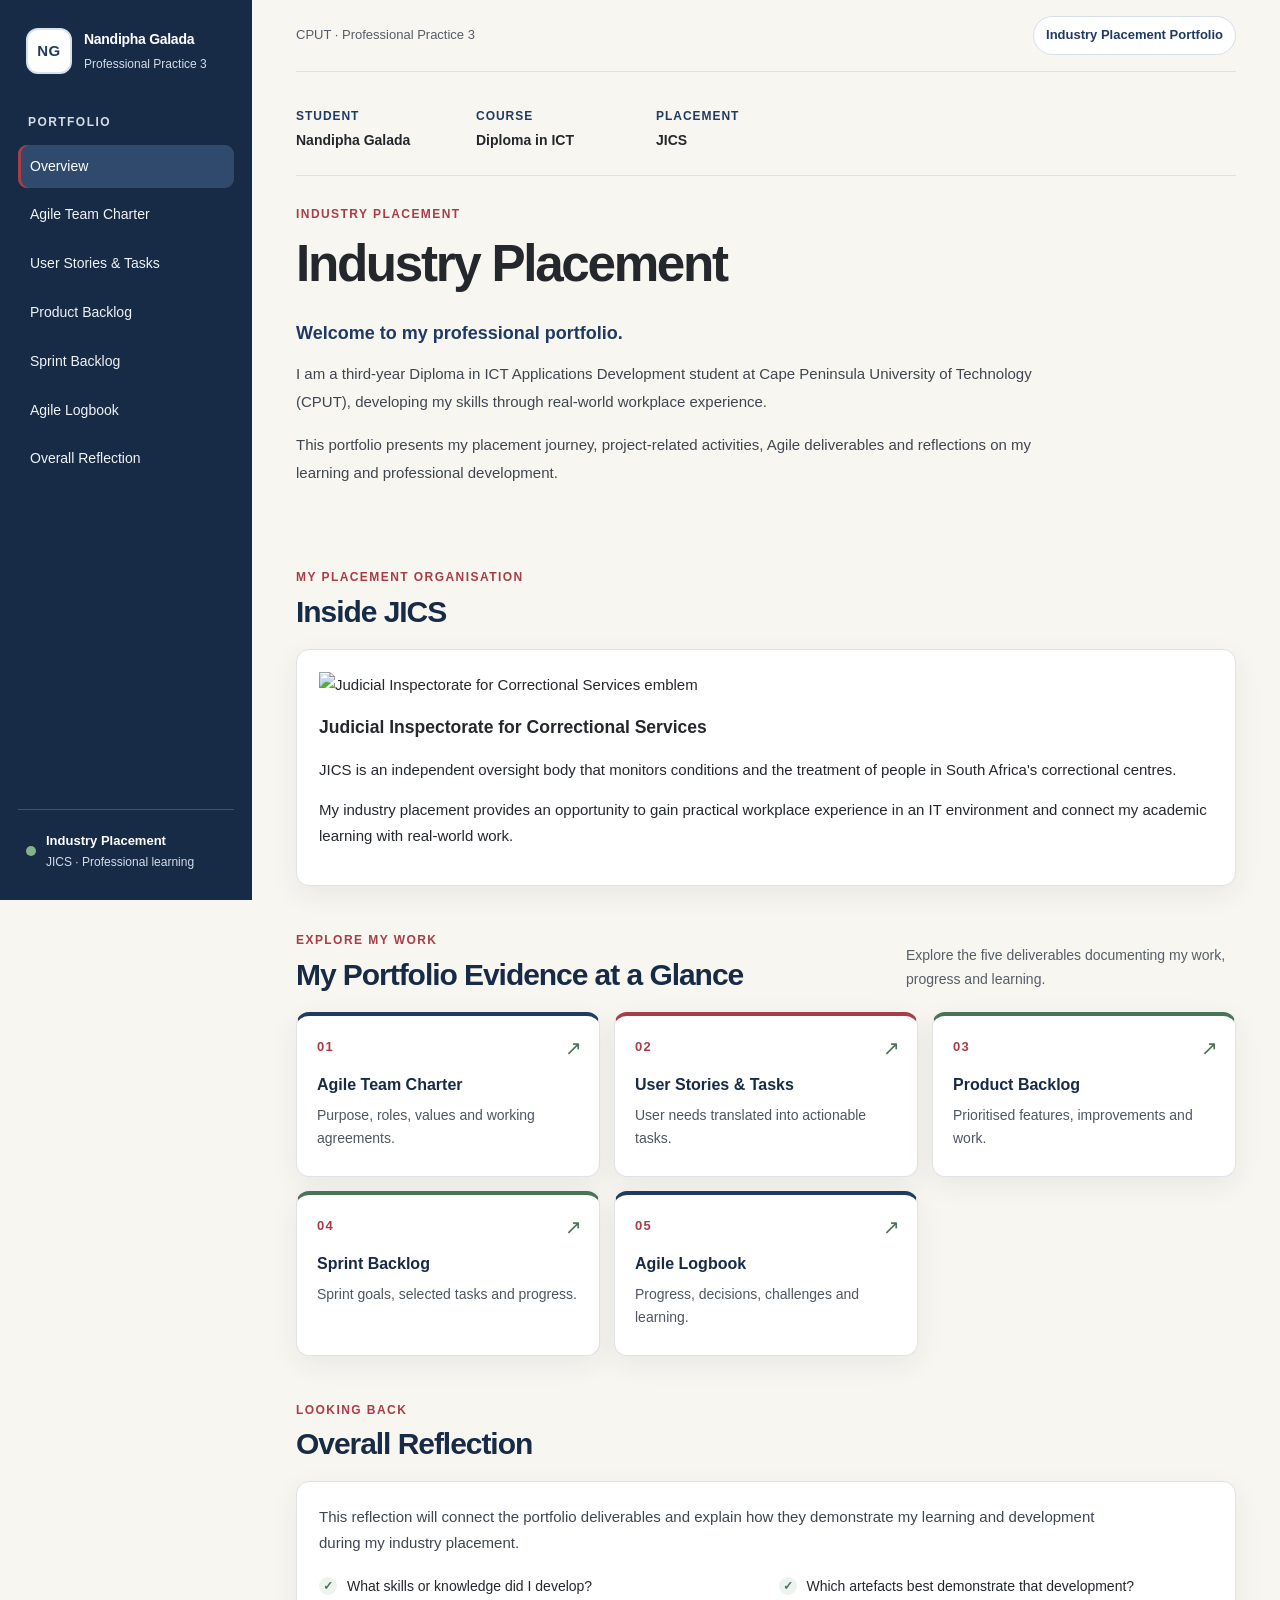
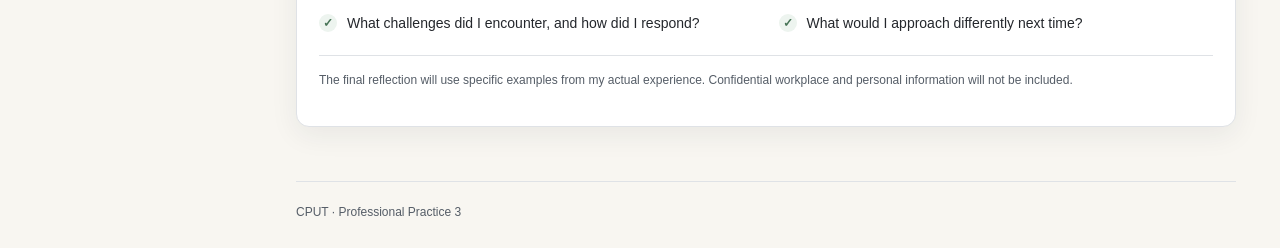
==== index.html @ f7ff3d15 "Update index.html" ====
<!DOCTYPE html>
<html lang="en">
<head>
  <meta charset="UTF-8">
  <meta name="viewport" content="width=device-width, initial-scale=1.0">
  <meta name="description" content="Nandipha Galada's Professional Practice 3 industry placement portfolio.">
  <title>Nandipha Galada | Industry Placement</title>
  <link rel="stylesheet" href="style.css">
</head>

<body>
  <button class="menu-toggle" id="menuToggle"
    aria-label="Toggle navigation" aria-expanded="false">☰</button>

  <aside class="sidebar" id="sidebar">
    <a class="brand" href="index.html" aria-label="Portfolio home">
      <span class="brand-mark">NG</span>
      <span>
        <strong>Nandipha Galada</strong>
        <small>Professional Practice 3</small>
      </span>
    </a>

    <p class="nav-label">PORTFOLIO</p>

    <nav>
      <a class="nav-link active" href="index.html">Overview</a>
      <a class="nav-link" href="team-charter.html">Agile Team Charter</a>
      <a class="nav-link" href="user-stories.html">User Stories &amp; Tasks</a>
      <a class="nav-link" href="product-backlog.html">Product Backlog</a>
      <a class="nav-link" href="sprint-backlog.html">Sprint Backlog</a>
      <a class="nav-link" href="agile-logbook.html">Agile Logbook</a>
      <a class="nav-link" href="#reflection">Overall Reflection</a>
    </nav>

    <div class="sidebar-note">
      <span class="note-dot"></span>
      <div>
        <strong>Industry Placement</strong>
        <small>JICS · Professional learning</small>
      </div>
    </div>
  </aside>

  <main class="main-content" id="home">
    <header class="topbar">
      <span>CPUT · Professional Practice 3</span>
      <span class="topbar-tag">Industry Placement Portfolio</span>
    </header>

    <!-- Introduction -->
    <section class="hero">
      <div class="hero-meta">
        <div>
          <small>STUDENT</small>
          <strong>Nandipha Galada</strong>
        </div>

        <div>
          <small>COURSE</small>
          <strong>Diploma in ICT</strong>
        </div>

        <div>
          <small>PLACEMENT</small>
          <strong>JICS</strong>
        </div>
      </div>

      <div class="hero-background">
        <div class="hero-content">
          <p class="eyebrow">INDUSTRY PLACEMENT</p>
          <h1>Industry Placement</h1>

          <p class="hero-greeting">
            Welcome to my professional portfolio.
          </p>

          <p class="hero-copy">
            I am a third-year Diploma in ICT Applications Development
            student at Cape Peninsula University of Technology (CPUT),
            developing my skills through real-world workplace experience.
          </p>

          <p class="hero-copy">
            This portfolio presents my placement journey, project-related
            activities, Agile deliverables and reflections on my learning
            and professional development.
          </p>
        </div>
      </div>
    </section>

    <!-- About the placement organisation -->
    <section class="section-block" id="inside-jics">
      <div class="section-heading">
        <div>
          <p class="eyebrow">MY PLACEMENT ORGANISATION</p>
          <h2>Inside JICS</h2>
        </div>
      </div>

      <article class="panel jics-panel">
        <div class="jics-emblem">
          <img
            src="jics-emblem.jpg"
            alt="Judicial Inspectorate for Correctional Services emblem"
          >
        </div>

        <div class="jics-information">
          <h3>Judicial Inspectorate for Correctional Services</h3>

          <p>
            JICS is an independent oversight body that monitors conditions
            and the treatment of people in South Africa's correctional
            centres.
          </p>

          <p>
            My industry placement provides an opportunity to gain practical
            workplace experience in an IT environment and connect my
            academic learning with real-world work.
          </p>
        </div>
      </article>
    </section>

    <!-- Portfolio evidence -->
    <section class="section-block" id="portfolio-evidence">
      <div class="section-heading">
        <div>
          <p class="eyebrow">EXPLORE MY WORK</p>
          <h2>My Portfolio Evidence at a Glance</h2>
        </div>

        <p class="muted">
          Explore the five deliverables documenting my work, progress
          and learning.
        </p>
      </div>

      <div class="summary-grid">
        <a class="summary-card card-navy" href="team-charter.html">
          <span class="card-number">01</span>
          <span class="card-title">Agile Team Charter</span>
          <span class="card-desc">
            Purpose, roles, values and working agreements.
          </span>
          <span class="card-arrow">↗</span>
        </a>

        <a class="summary-card card-burgundy" href="user-stories.html">
          <span class="card-number">02</span>
          <span class="card-title">User Stories &amp; Tasks</span>
          <span class="card-desc">
            User needs translated into actionable tasks.
          </span>
          <span class="card-arrow">↗</span>
        </a>

        <a class="summary-card card-green" href="product-backlog.html">
          <span class="card-number">03</span>
          <span class="card-title">Product Backlog</span>
          <span class="card-desc">
            Prioritised features, improvements and work.
          </span>
          <span class="card-arrow">↗</span>
        </a>

        <a class="summary-card card-green" href="sprint-backlog.html">
          <span class="card-number">04</span>
          <span class="card-title">Sprint Backlog</span>
          <span class="card-desc">
            Sprint goals, selected tasks and progress.
          </span>
          <span class="card-arrow">↗</span>
        </a>

        <a class="summary-card card-navy" href="agile-logbook.html">
          <span class="card-number">05</span>
          <span class="card-title">Agile Logbook</span>
          <span class="card-desc">
            Progress, decisions, challenges and learning.
          </span>
          <span class="card-arrow">↗</span>
        </a>
      </div>
    </section>

    <!-- Overall reflection -->
    <section class="section-block" id="reflection">
      <div class="section-heading">
        <div>
          <p class="eyebrow">LOOKING BACK</p>
          <h2>Overall Reflection</h2>
        </div>
      </div>

      <div class="panel overall-panel">
        <p class="section-intro">
          This reflection will connect the portfolio deliverables and explain
          how they demonstrate my learning and development during my industry
          placement.
        </p>

        <ul class="reflection-checklist">
          <li>What skills or knowledge did I develop?</li>
          <li>Which artefacts best demonstrate that development?</li>
          <li>What challenges did I encounter, and how did I respond?</li>
          <li>What would I approach differently next time?</li>
        </ul>

        <p class="small-note">
          The final reflection will use specific examples from my actual
          experience. Confidential workplace and personal information
          will not be included.
        </p>
      </div>
    </section>

    <footer class="footer">
      <span>CPUT · Professional Practice 3</span>
    </footer>
  </main>

  <script src="script.js"></script>
</body>
</html>
---- style.css ----
:root {
  --navy: #203B62;
  --navy-dark: #172B47;
  --burgundy: #A83D48;
  --green: #477456;
  --cream: #F8F6F1;
  --paper: #FFFFFF;
  --ink: #24272C;
  --muted: #555D67;
  --line: #DFE2E6;
  --soft-blue: #EDF2F8;
  --soft-red: #F8ECEC;
  --soft-green: #EDF4EF;
  --shadow: 0 8px 28px rgba(28, 43, 62, .07);
}

* {
  box-sizing: border-box;
}

html {
  scroll-behavior: smooth;
  scroll-padding-top: 24px;
}

body {
  margin: 0;
  background: var(--cream);
  color: var(--ink);
  font-family: Inter, "Segoe UI", Arial, sans-serif;
  font-size: 15px;
  line-height: 1.7;
}

a {
  color: inherit;
  text-decoration: none;
}

/* SIDEBAR */

.sidebar {
  width: 252px;
  position: fixed;
  inset: 0 auto 0 0;
  background: var(--navy-dark);
  color: #FFFFFF;
  padding: 28px 18px;
  display: flex;
  flex-direction: column;
  z-index: 10;
  overflow-y: auto;
}

.brand {
  display: flex;
  align-items: center;
  gap: 12px;
  padding: 0 8px 30px;
}

.brand-mark {
  display: grid;
  place-items: center;
  width: 46px;
  height: 46px;
  flex-shrink: 0;
  border-radius: 12px;
  background: #FFFFFF;
  color: var(--navy);
  border: 2px solid #D7E2EE;
  font-size: 15px;
  font-weight: 800;
  letter-spacing: .04em;
  transition: transform .2s ease;
}

.brand:hover .brand-mark {
  transform: rotate(-4deg) scale(1.05);
}

.brand strong,
.brand small {
  display: block;
}

.brand strong {
  font-size: 14px;
  letter-spacing: -.02em;
}

.brand small {
  color: #D4DCE7;
  font-size: 12px;
  margin-top: 2px;
}

.nav-label,
.eyebrow {
  font-size: 12px;
  font-weight: 800;
  letter-spacing: .12em;
}

.nav-label {
  color: #D4DCE7;
  margin: 8px 10px 12px;
}

.sidebar nav {
  display: grid;
  gap: 5px;
}

.nav-link {
  padding: 10px 12px;
  border-radius: 9px;
  font-size: 14px;
  color: #F0F3F7;
  transition: background .2s ease, transform .2s ease;
}

.nav-link:hover {
  background: #304A6D;
  color: #FFFFFF;
  transform: translateX(3px);
}

.nav-link.active {
  background: #304A6D;
  color: #FFFFFF;
  box-shadow: inset 3px 0 var(--burgundy);
}

.sidebar-note {
  margin-top: auto;
  display: flex;
  align-items: center;
  gap: 10px;
  border-top: 1px solid #43536B;
  padding: 20px 8px 0;
}

.note-dot {
  width: 10px;
  height: 10px;
  flex-shrink: 0;
  background: #83B28E;
  border-radius: 50%;
}

.sidebar-note strong,
.sidebar-note small {
  display: block;
}

.sidebar-note strong {
  font-size: 13px;
}

.sidebar-note small {
  font-size: 12px;
  color: #D4DCE7;
}

/* MAIN CONTENT */

.main-content {
  margin-left: 252px;
  max-width: 1600px;
  padding: 0 44px;
}

.topbar {
  min-height: 72px;
  display: flex;
  align-items: center;
  justify-content: space-between;
  gap: 16px;
  border-bottom: 1px solid var(--line);
  color: var(--muted);
  font-size: 13px;
}

.topbar-tag {
  border: 1px solid #D8DEE7;
  border-radius: 99px;
  padding: 7px 12px;
  color: var(--navy);
  background: #FFFFFF;
  font-weight: 650;
}

/* INTRODUCTION */

.hero {
  padding: 34px 0 28px;
}

.hero-meta {
  display: flex;
  flex-wrap: wrap;
  gap: 20px 30px;
  padding: 0 0 24px;
  margin-bottom: 28px;
  border-bottom: 1px solid var(--line);
}

.hero-meta > div {
  min-width: 150px;
  max-width: 100%;
}

.hero-meta small,
.hero-meta strong {
  display: block;
}

.hero-meta small {
  color: var(--navy);
  font-size: 12px;
  font-weight: 800;
  letter-spacing: .08em;
  margin-bottom: 4px;
}

.hero-meta strong {
  font-size: 14px;
  line-height: 1.5;
  font-weight: 650;
}

.eyebrow {
  color: var(--burgundy);
  margin: 0 0 10px;
}

h1 {
  font-size: clamp(36px, 4vw, 54px);
  line-height: 1.15;
  letter-spacing: -.045em;
  max-width: 800px;
  margin: 0 0 24px;
  font-weight: 800;
}

h1 span {
  color: var(--navy);
}

.hero-layout {
  display: grid;
  grid-template-columns: minmax(0, 1.2fr) minmax(250px, .8fr);
  align-items: start;
  gap: 30px;
}

.hero-text {
  min-width: 0;
}

.hero-greeting {
  font-size: 18px;
  font-weight: 750;
  color: var(--navy);
  margin: 0 0 12px;
}

.hero-copy {
  color: #3F4650;
  max-width: 760px;
  font-size: 15px;
  line-height: 1.85;
  margin: 0 0 15px;
}

.hero-photo {
  margin: 0;
  padding: 8px;
  background: var(--paper);
  border: 1px solid var(--line);
  border-radius: 17px;
  box-shadow: var(--shadow);
  overflow: hidden;
}

.hero-photo img {
  display: block;
  width: 100%;
  height: 390px;
  object-fit: cover;
  object-position: center 48%;
  border-radius: 11px;
}

.hero-photo figcaption {
  color: var(--muted);
  font-size: 12px;
  text-align: center;
  padding: 10px 5px 3px;
}

/* SECTION HEADINGS */

.section-block {
  padding: 38px 0 6px;
}

.section-heading {
  display: flex;
  justify-content: space-between;
  align-items: flex-end;
  gap: 20px;
  margin-bottom: 18px;
}

.section-heading .eyebrow {
  margin-bottom: 4px;
}

h2 {
  font-size: clamp(24px, 2.5vw, 30px);
  letter-spacing: -.035em;
  line-height: 1.3;
  margin: 0;
  color: var(--navy-dark);
}

h3 {
  line-height: 1.4;
}

.muted {
  color: var(--muted);
  font-size: 14px;
  max-width: 330px;
  margin: 0 0 2px;
}

/* PORTFOLIO CARDS */

.summary-grid {
  display: grid;
  grid-template-columns: repeat(3, minmax(0, 1fr));
  gap: 14px;
}

.summary-card {
  position: relative;
  min-height: 165px;
  display: flex;
  flex-direction: column;
  padding: 20px;
  border: 1px solid var(--line);
  border-top: 4px solid var(--navy);
  border-radius: 13px;
  background: var(--paper);
  box-shadow: var(--shadow);
  transition: transform .22s ease, box-shadow .22s ease;
}

.card-burgundy {
  border-top-color: var(--burgundy);
}

.card-green {
  border-top-color: var(--green);
}

.card-navy {
  border-top-color: var(--navy);
}

.summary-card:hover {
  transform: translateY(-4px);
  box-shadow: 0 13px 30px rgba(28, 43, 62, .12);
}

.summary-card:focus-visible,
.nav-link:focus-visible,
.brand:focus-visible {
  outline: 3px solid var(--burgundy);
  outline-offset: 4px;
}

.card-number {
  color: var(--burgundy);
  font-size: 13px;
  font-weight: 800;
  letter-spacing: .1em;
  margin-bottom: 13px;
}

.card-title {
  font-size: 16px;
  font-weight: 750;
  margin-bottom: 6px;
  padding-right: 18px;
  color: var(--navy-dark);
}

.card-desc {
  color: #4F5660;
  font-size: 14px;
  line-height: 1.65;
}

.card-arrow {
  position: absolute;
  right: 17px;
  top: 15px;
  color: var(--green);
  font-size: 20px;
  transition: transform .2s ease;
}

.summary-card:hover .card-arrow {
  transform: translate(2px, -2px);
}

/* STATUS AND PANELS */

.status-pill {
  flex: 0 0 auto;
  color: var(--burgundy);
  background: var(--soft-red);
  border: 1px solid #E8CDD0;
  border-radius: 99px;
  padding: 6px 12px;
  font-size: 12px;
  font-weight: 700;
}

.panel {
  background: var(--paper);
  border: 1px solid var(--line);
  border-radius: 13px;
  padding: 22px;
  min-width: 0;
  box-shadow: var(--shadow);
}

.overall-panel {
  min-height: 0;
}

.section-intro {
  color: #3F4650;
  font-size: 15px;
  margin: 0 0 18px;
  max-width: 800px;
}

.reflection-checklist {
  display: grid;
  grid-template-columns: 1fr 1fr;
  gap: 14px 25px;
  list-style: none;
  padding: 0;
  margin: 20px 0;
}

.reflection-checklist li {
  position: relative;
  padding-left: 28px;
  font-size: 14px;
  line-height: 1.65;
}

.reflection-checklist li::before {
  content: "✓";
  position: absolute;
  left: 0;
  top: 2px;
  display: grid;
  place-items: center;
  width: 18px;
  height: 18px;
  background: var(--soft-green);
  color: var(--green);
  border-radius: 50%;
  font-size: 12px;
  font-weight: 800;
}

.small-note {
  border-top: 1px solid var(--line);
  padding-top: 14px;
  font-size: 12px;
  line-height: 1.8;
  color: var(--muted);
}

/* FOOTER */

.footer {
  margin-top: 48px;
  padding: 20px 0 26px;
  border-top: 1px solid var(--line);
  display: flex;
  justify-content: space-between;
  gap: 12px;
  color: var(--muted);
  font-size: 12px;
}

/* MOBILE MENU */

.menu-toggle {
  display: none;
}

/* TABLET */

@media (max-width: 1100px) {
  .main-content {
    padding: 0 28px;
  }

  .hero-layout {
    grid-template-columns: minmax(0, 1fr) minmax(220px, .75fr);
    gap: 22px;
  }

  .hero-photo img {
    height: 340px;
  }

  .summary-grid {
    grid-template-columns: repeat(2, minmax(0, 1fr));
  }
}

/* MOBILE */

@media (max-width: 760px) {
  .sidebar {
    transform: translateX(-100%);
    transition: transform .25s ease;
    box-shadow: 12px 0 30px rgba(0, 0, 0, .14);
  }

  .sidebar.open {
    transform: translateX(0);
  }

  .main-content {
    margin-left: 0;
    padding: 0 18px;
  }

  .menu-toggle {
    display: grid;
    place-items: center;
    position: fixed;
    z-index: 20;
    top: 15px;
    left: 14px;
    width: 40px;
    height: 40px;
    border: 1px solid var(--line);
    border-radius: 10px;
    background: var(--paper);
    color: var(--navy);
    font-size: 18px;
    cursor: pointer;
  }

  .topbar {
    padding-left: 50px;
    min-height: 68px;
  }

  .topbar-tag {
    display: none;
  }

  .hero {
    padding-top: 28px;
  }

  .hero-meta {
    flex-direction: column;
    gap: 14px;
    margin-bottom: 24px;
  }

  h1 {
    font-size: clamp(34px, 9vw, 44px);
  }

  .hero-layout {
    grid-template-columns: 1fr;
  }

  .hero-photo {
    max-width: 430px;
    width: 100%;
    margin: 5px auto 0;
  }

  .hero-photo img {
    height: auto;
    max-height: 520px;
    aspect-ratio: 4 / 5;
    object-position: center 48%;
  }

  .section-heading {
    align-items: flex-start;
    flex-direction: column;
    gap: 9px;
  }

  .summary-grid {
    grid-template-columns: 1fr;
  }

  .summary-card {
    min-height: 145px;
  }

  .reflection-checklist {
    grid-template-columns: 1fr;
  }

  .footer {
    flex-direction: column;
    gap: 6px;
  }
}

/* REDUCED MOTION ACCESSIBILITY */

@media (prefers-reduced-motion: reduce) {
  *,
  *::before,
  *::after {
    scroll-behavior: auto !important;
    transition-duration: .01ms !important;
    animation-duration: .01ms !important;
    animation-iteration-count: 1 !important;
  }
}
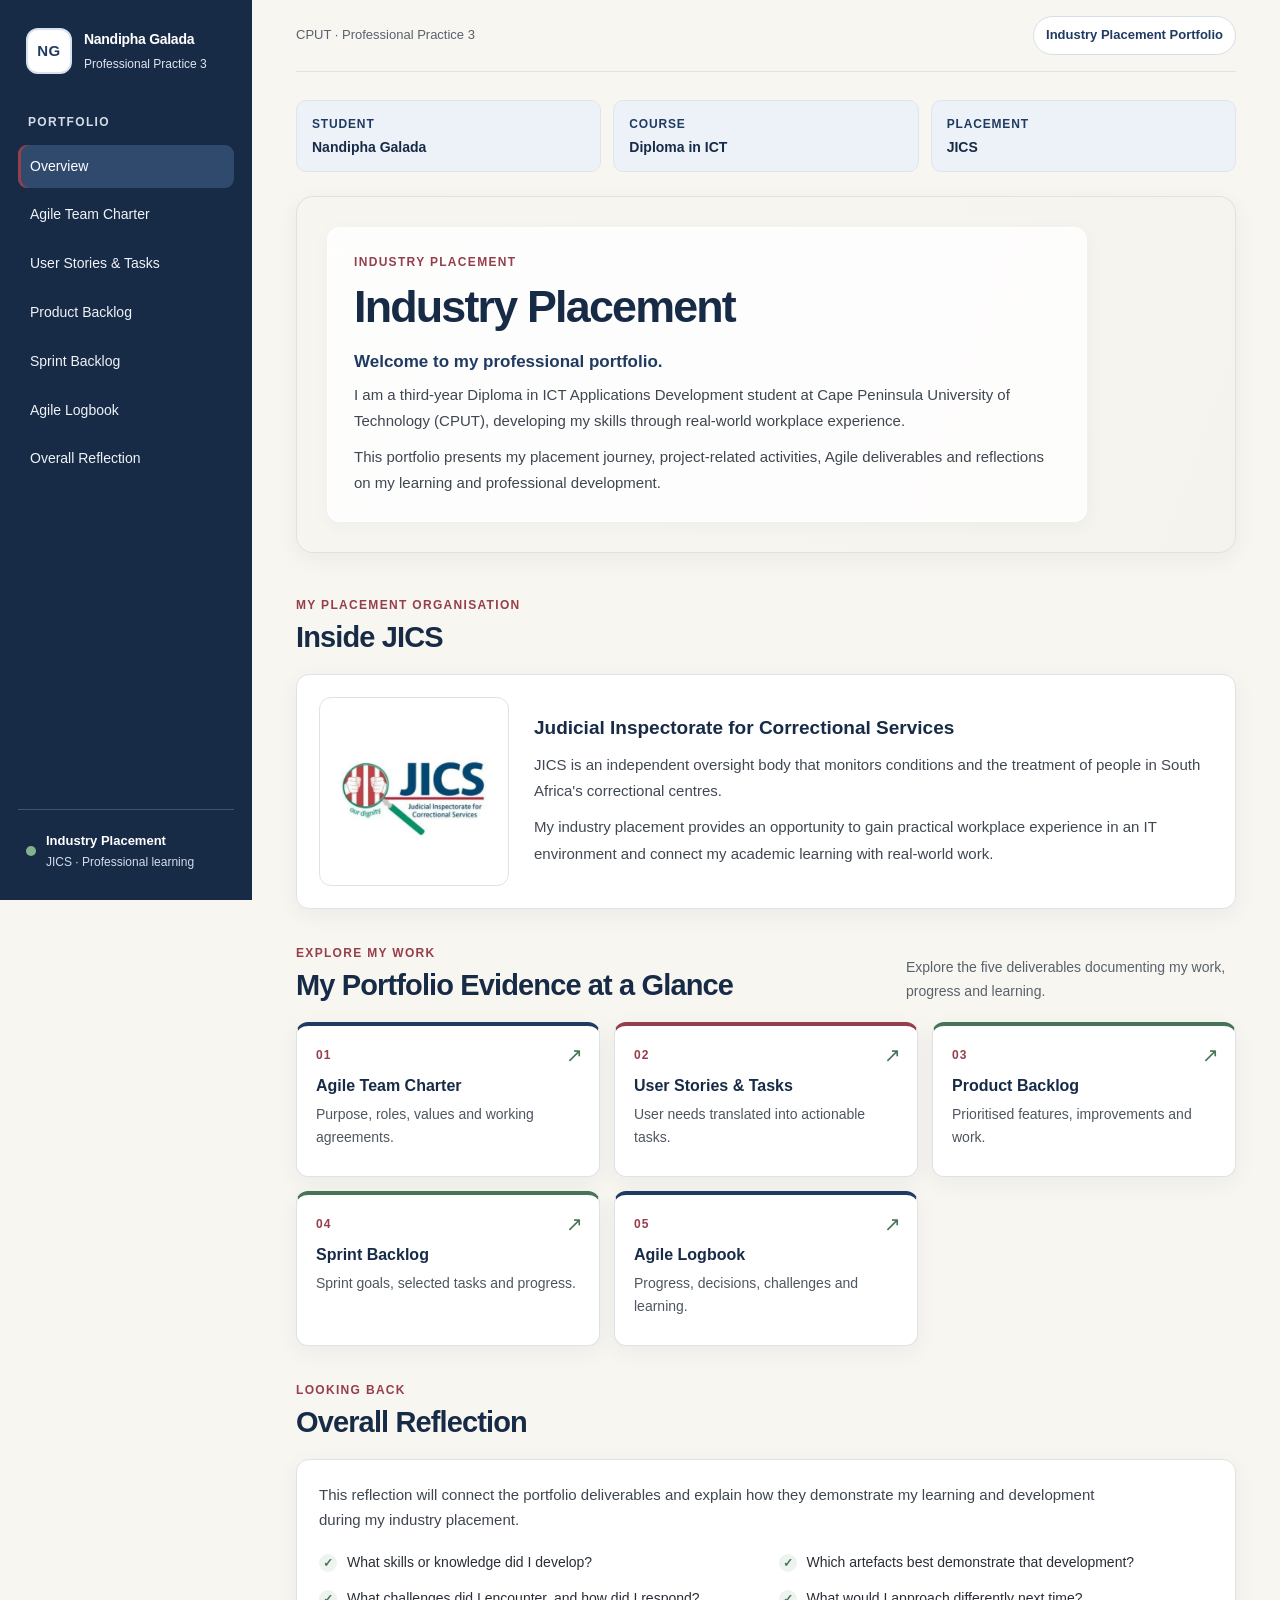
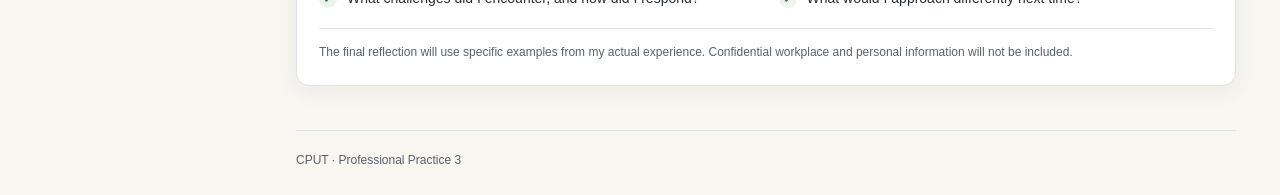
==== commit 236030e1: "Update index.html" ====
--- a/index.html
+++ b/index.html
@@ -104,7 +104,7 @@
       <article class="panel jics-panel">
         <div class="jics-emblem">
           <img
-            src="jics-emblem.jpg"
+            src="JICS-badge.jpg"
             alt="Judicial Inspectorate for Correctional Services emblem"
           >
         </div>
--- a/style.css
+++ b/style.css
@@ -2,17 +2,17 @@
 :root {
   --navy: #203B62;
   --navy-dark: #172B47;
-  --burgundy: #A83D48;
+  --burgundy: #963F4C;
   --green: #477456;
   --cream: #F8F6F1;
   --paper: #FFFFFF;
-  --ink: #24272C;
-  --muted: #555D67;
+  --ink: #292E35;
+  --muted: #59616B;
   --line: #DFE2E6;
   --soft-blue: #EDF2F8;
   --soft-red: #F8ECEC;
   --soft-green: #EDF4EF;
-  --shadow: 0 8px 28px rgba(28, 43, 62, .07);
+  --shadow: 0 6px 22px rgba(28, 43, 62, .055);
 }
 
 * {
@@ -38,6 +38,10 @@
   text-decoration: none;
 }
 
+img {
+  max-width: 100%;
+}
+
 /* SIDEBAR */
 
 .sidebar {
@@ -45,7 +49,7 @@
   position: fixed;
   inset: 0 auto 0 0;
   background: var(--navy-dark);
-  color: #FFFFFF;
+  color: var(--paper);
   padding: 28px 18px;
   display: flex;
   flex-direction: column;
@@ -67,7 +71,7 @@
   height: 46px;
   flex-shrink: 0;
   border-radius: 12px;
-  background: #FFFFFF;
+  background: var(--paper);
   color: var(--navy);
   border: 2px solid #D7E2EE;
   font-size: 15px;
@@ -77,7 +81,7 @@
 }
 
 .brand:hover .brand-mark {
-  transform: rotate(-4deg) scale(1.05);
+  transform: rotate(-4deg) scale(1.04);
 }
 
 .brand strong,
@@ -91,7 +95,7 @@
 }
 
 .brand small {
-  color: #D4DCE7;
+  color: #E0E6EE;
   font-size: 12px;
   margin-top: 2px;
 }
@@ -100,7 +104,7 @@
 .eyebrow {
   font-size: 12px;
   font-weight: 800;
-  letter-spacing: .12em;
+  letter-spacing: .11em;
 }
 
 .nav-label {
@@ -123,13 +127,13 @@
 
 .nav-link:hover {
   background: #304A6D;
-  color: #FFFFFF;
-  transform: translateX(3px);
+  color: var(--paper);
+  transform: translateX(2px);
 }
 
 .nav-link.active {
   background: #304A6D;
-  color: #FFFFFF;
+  color: var(--paper);
   box-shadow: inset 3px 0 var(--burgundy);
 }
 
@@ -188,28 +192,29 @@
   border-radius: 99px;
   padding: 7px 12px;
   color: var(--navy);
-  background: #FFFFFF;
+  background: var(--paper);
   font-weight: 650;
 }
 
 /* INTRODUCTION */
 
 .hero {
-  padding: 34px 0 28px;
+  padding: 28px 0 12px;
 }
 
 .hero-meta {
-  display: flex;
-  flex-wrap: wrap;
-  gap: 20px 30px;
-  padding: 0 0 24px;
-  margin-bottom: 28px;
-  border-bottom: 1px solid var(--line);
+  display: grid;
+  grid-template-columns: repeat(3, minmax(0, 1fr));
+  gap: 12px;
+  margin-bottom: 24px;
 }
 
 .hero-meta > div {
-  min-width: 150px;
-  max-width: 100%;
+  min-width: 0;
+  padding: 13px 15px;
+  border: 1px solid #E0E5EB;
+  border-radius: 10px;
+  background: var(--soft-blue);
 }
 
 .hero-meta small,
@@ -221,90 +226,98 @@
   color: var(--navy);
   font-size: 12px;
   font-weight: 800;
-  letter-spacing: .08em;
-  margin-bottom: 4px;
+  letter-spacing: .07em;
+  margin-bottom: 3px;
 }
 
 .hero-meta strong {
+  color: var(--navy-dark);
   font-size: 14px;
   line-height: 1.5;
   font-weight: 650;
+  overflow-wrap: anywhere;
 }
 
 .eyebrow {
   color: var(--burgundy);
-  margin: 0 0 10px;
+  margin: 0 0 8px;
+}
+
+.hero-background {
+  position: relative;
+  isolation: isolate;
+  min-height: 300px;
+  display: flex;
+  align-items: center;
+  padding: 30px;
+  overflow: hidden;
+  border: 1px solid #E0E2DE;
+  border-radius: 17px;
+  background: #E8EAE5;
+  box-shadow: var(--shadow);
+}
+
+/*
+  Your personal photo can be added later as a background image.
+  Keep the text panel in place so the writing stays readable.
+*/
+
+.hero-background::before {
+  content: "";
+  position: absolute;
+  inset: 0;
+  z-index: -1;
+  background: linear-gradient(
+    110deg,
+    rgba(248, 246, 241, .97) 0%,
+    rgba(248, 246, 241, .91) 62%,
+    rgba(248, 246, 241, .72) 100%
+  );
+}
+
+.hero-content {
+  width: 100%;
+  max-width: 760px;
+  padding: 24px 26px;
+  border: 1px solid rgba(255, 255, 255, .85);
+  border-radius: 13px;
+  background: rgba(255, 255, 255, .82);
+  box-shadow: 0 4px 18px rgba(28, 43, 62, .04);
 }
 
 h1 {
-  font-size: clamp(36px, 4vw, 54px);
-  line-height: 1.15;
-  letter-spacing: -.045em;
-  max-width: 800px;
-  margin: 0 0 24px;
+  color: var(--navy-dark);
+  font-size: clamp(34px, 3.5vw, 48px);
+  line-height: 1.16;
+  letter-spacing: -.04em;
+  margin: 0 0 15px;
   font-weight: 800;
 }
 
-h1 span {
-  color: var(--navy);
-}
-
-.hero-layout {
-  display: grid;
-  grid-template-columns: minmax(0, 1.2fr) minmax(250px, .8fr);
-  align-items: start;
-  gap: 30px;
-}
-
-.hero-text {
-  min-width: 0;
-}
-
 .hero-greeting {
-  font-size: 18px;
+  font-size: 17px;
   font-weight: 750;
   color: var(--navy);
-  margin: 0 0 12px;
+  margin: 0 0 5px;
 }
 
 .hero-copy {
   color: #3F4650;
-  max-width: 760px;
+  max-width: 700px;
   font-size: 15px;
-  line-height: 1.85;
-  margin: 0 0 15px;
-}
-
-.hero-photo {
-  margin: 0;
-  padding: 8px;
-  background: var(--paper);
-  border: 1px solid var(--line);
-  border-radius: 17px;
-  box-shadow: var(--shadow);
-  overflow: hidden;
-}
-
-.hero-photo img {
-  display: block;
-  width: 100%;
-  height: 390px;
-  object-fit: cover;
-  object-position: center 48%;
-  border-radius: 11px;
-}
-
-.hero-photo figcaption {
-  color: var(--muted);
-  font-size: 12px;
-  text-align: center;
-  padding: 10px 5px 3px;
+  line-height: 1.75;
+  margin: 0 0 10px;
+}
+
+.hero-copy:last-child {
+  margin-bottom: 0;
 }
 
 /* SECTION HEADINGS */
 
 .section-block {
-  padding: 38px 0 6px;
+  padding: 30px 0 4px;
+  scroll-margin-top: 24px;
 }
 
 .section-heading {
@@ -312,7 +325,7 @@
   justify-content: space-between;
   align-items: flex-end;
   gap: 20px;
-  margin-bottom: 18px;
+  margin-bottom: 17px;
 }
 
 .section-heading .eyebrow {
@@ -320,22 +333,70 @@
 }
 
 h2 {
-  font-size: clamp(24px, 2.5vw, 30px);
-  letter-spacing: -.035em;
+  font-size: clamp(23px, 2.4vw, 29px);
+  letter-spacing: -.03em;
   line-height: 1.3;
   margin: 0;
   color: var(--navy-dark);
 }
 
 h3 {
+  color: var(--navy-dark);
+  font-size: 19px;
   line-height: 1.4;
+  margin: 0 0 10px;
 }
 
 .muted {
   color: var(--muted);
   font-size: 14px;
+  line-height: 1.65;
   max-width: 330px;
   margin: 0 0 2px;
+}
+
+/* INSIDE JICS */
+
+.jics-panel {
+  display: grid;
+  grid-template-columns: 190px minmax(0, 1fr);
+  align-items: center;
+  gap: 25px;
+  padding: 24px;
+}
+
+.jics-emblem {
+  min-height: 160px;
+  display: flex;
+  align-items: center;
+  justify-content: center;
+  padding: 15px;
+  border: 1px solid var(--line);
+  border-radius: 12px;
+  background: #FFFFFF;
+}
+
+.jics-emblem img {
+  display: block;
+  width: 100%;
+  max-width: 160px;
+  max-height: 170px;
+  object-fit: contain;
+}
+
+.jics-information {
+  min-width: 0;
+}
+
+.jics-information p {
+  color: #414852;
+  font-size: 15px;
+  line-height: 1.75;
+  margin: 0 0 10px;
+}
+
+.jics-information p:last-child {
+  margin-bottom: 0;
 }
 
 /* PORTFOLIO CARDS */
@@ -348,16 +409,17 @@
 
 .summary-card {
   position: relative;
-  min-height: 165px;
+  min-width: 0;
+  min-height: 155px;
   display: flex;
   flex-direction: column;
-  padding: 20px;
+  padding: 19px;
   border: 1px solid var(--line);
   border-top: 4px solid var(--navy);
-  border-radius: 13px;
+  border-radius: 12px;
   background: var(--paper);
   box-shadow: var(--shadow);
-  transition: transform .22s ease, box-shadow .22s ease;
+  transition: transform .2s ease, box-shadow .2s ease;
 }
 
 .card-burgundy {
@@ -373,8 +435,8 @@
 }
 
 .summary-card:hover {
-  transform: translateY(-4px);
-  box-shadow: 0 13px 30px rgba(28, 43, 62, .12);
+  transform: translateY(-3px);
+  box-shadow: 0 12px 25px rgba(28, 43, 62, .10);
 }
 
 .summary-card:focus-visible,
@@ -386,14 +448,15 @@
 
 .card-number {
   color: var(--burgundy);
-  font-size: 13px;
+  font-size: 12px;
   font-weight: 800;
   letter-spacing: .1em;
-  margin-bottom: 13px;
+  margin-bottom: 9px;
 }
 
 .card-title {
   font-size: 16px;
+  line-height: 1.45;
   font-weight: 750;
   margin-bottom: 6px;
   padding-right: 18px;
@@ -403,13 +466,13 @@
 .card-desc {
   color: #4F5660;
   font-size: 14px;
-  line-height: 1.65;
+  line-height: 1.6;
 }
 
 .card-arrow {
   position: absolute;
-  right: 17px;
-  top: 15px;
+  right: 16px;
+  top: 12px;
   color: var(--green);
   font-size: 20px;
   transition: transform .2s ease;
@@ -419,25 +482,14 @@
   transform: translate(2px, -2px);
 }
 
-/* STATUS AND PANELS */
-
-.status-pill {
-  flex: 0 0 auto;
-  color: var(--burgundy);
-  background: var(--soft-red);
-  border: 1px solid #E8CDD0;
-  border-radius: 99px;
-  padding: 6px 12px;
-  font-size: 12px;
-  font-weight: 700;
-}
+/* PANELS AND OVERALL REFLECTION */
 
 .panel {
-  background: var(--paper);
+  min-width: 0;
+  padding: 22px;
   border: 1px solid var(--line);
   border-radius: 13px;
-  padding: 22px;
-  min-width: 0;
+  background: var(--paper);
   box-shadow: var(--shadow);
 }
 
@@ -448,17 +500,17 @@
 .section-intro {
   color: #3F4650;
   font-size: 15px;
-  margin: 0 0 18px;
+  margin: 0 0 16px;
   max-width: 800px;
 }
 
 .reflection-checklist {
   display: grid;
-  grid-template-columns: 1fr 1fr;
-  gap: 14px 25px;
+  grid-template-columns: repeat(2, minmax(0, 1fr));
+  gap: 13px 25px;
   list-style: none;
   padding: 0;
-  margin: 20px 0;
+  margin: 18px 0;
 }
 
 .reflection-checklist li {
@@ -472,7 +524,7 @@
   content: "✓";
   position: absolute;
   left: 0;
-  top: 2px;
+  top: 3px;
   display: grid;
   place-items: center;
   width: 18px;
@@ -486,17 +538,18 @@
 
 .small-note {
   border-top: 1px solid var(--line);
-  padding-top: 14px;
+  padding-top: 13px;
   font-size: 12px;
-  line-height: 1.8;
+  line-height: 1.75;
   color: var(--muted);
+  margin-bottom: 0;
 }
 
 /* FOOTER */
 
 .footer {
-  margin-top: 48px;
-  padding: 20px 0 26px;
+  margin-top: 40px;
+  padding: 19px 0 25px;
   border-top: 1px solid var(--line);
   display: flex;
   justify-content: space-between;
@@ -518,17 +571,21 @@
     padding: 0 28px;
   }
 
-  .hero-layout {
-    grid-template-columns: minmax(0, 1fr) minmax(220px, .75fr);
-    gap: 22px;
-  }
-
-  .hero-photo img {
-    height: 340px;
+  .hero-meta {
+    gap: 10px;
+  }
+
+  .hero-meta > div {
+    padding: 12px;
   }
 
   .summary-grid {
     grid-template-columns: repeat(2, minmax(0, 1fr));
+  }
+
+  .jics-panel {
+    grid-template-columns: 155px minmax(0, 1fr);
+    gap: 20px;
   }
 }
 
@@ -555,7 +612,7 @@
     place-items: center;
     position: fixed;
     z-index: 20;
-    top: 15px;
+    top: 14px;
     left: 14px;
     width: 40px;
     height: 40px;
@@ -577,40 +634,63 @@
   }
 
   .hero {
-    padding-top: 28px;
+    padding-top: 22px;
   }
 
   .hero-meta {
-    flex-direction: column;
-    gap: 14px;
-    margin-bottom: 24px;
+    grid-template-columns: 1fr;
+    gap: 9px;
+    margin-bottom: 18px;
+  }
+
+  .hero-meta > div {
+    padding: 10px 13px;
   }
 
   h1 {
-    font-size: clamp(34px, 9vw, 44px);
-  }
-
-  .hero-layout {
-    grid-template-columns: 1fr;
-  }
-
-  .hero-photo {
-    max-width: 430px;
-    width: 100%;
-    margin: 5px auto 0;
-  }
-
-  .hero-photo img {
-    height: auto;
-    max-height: 520px;
-    aspect-ratio: 4 / 5;
-    object-position: center 48%;
+    font-size: clamp(32px, 8vw, 42px);
+  }
+
+  .hero-background {
+    min-height: 0;
+    padding: 12px;
+  }
+
+  .hero-content {
+    padding: 19px;
+  }
+
+  .hero-greeting {
+    font-size: 16px;
+  }
+
+  .hero-copy {
+    font-size: 15px;
+    line-height: 1.7;
+  }
+
+  .section-block {
+    padding-top: 27px;
   }
 
   .section-heading {
     align-items: flex-start;
     flex-direction: column;
-    gap: 9px;
+    gap: 8px;
+  }
+
+  .jics-panel {
+    grid-template-columns: 1fr;
+    gap: 17px;
+    padding: 17px;
+  }
+
+  .jics-emblem {
+    min-height: 135px;
+  }
+
+  .jics-emblem img {
+    max-height: 140px;
   }
 
   .summary-grid {
@@ -618,11 +698,16 @@
   }
 
   .summary-card {
-    min-height: 145px;
+    min-height: 135px;
   }
 
   .reflection-checklist {
     grid-template-columns: 1fr;
+    gap: 11px;
+  }
+
+  .panel {
+    padding: 18px;
   }
 
   .footer {
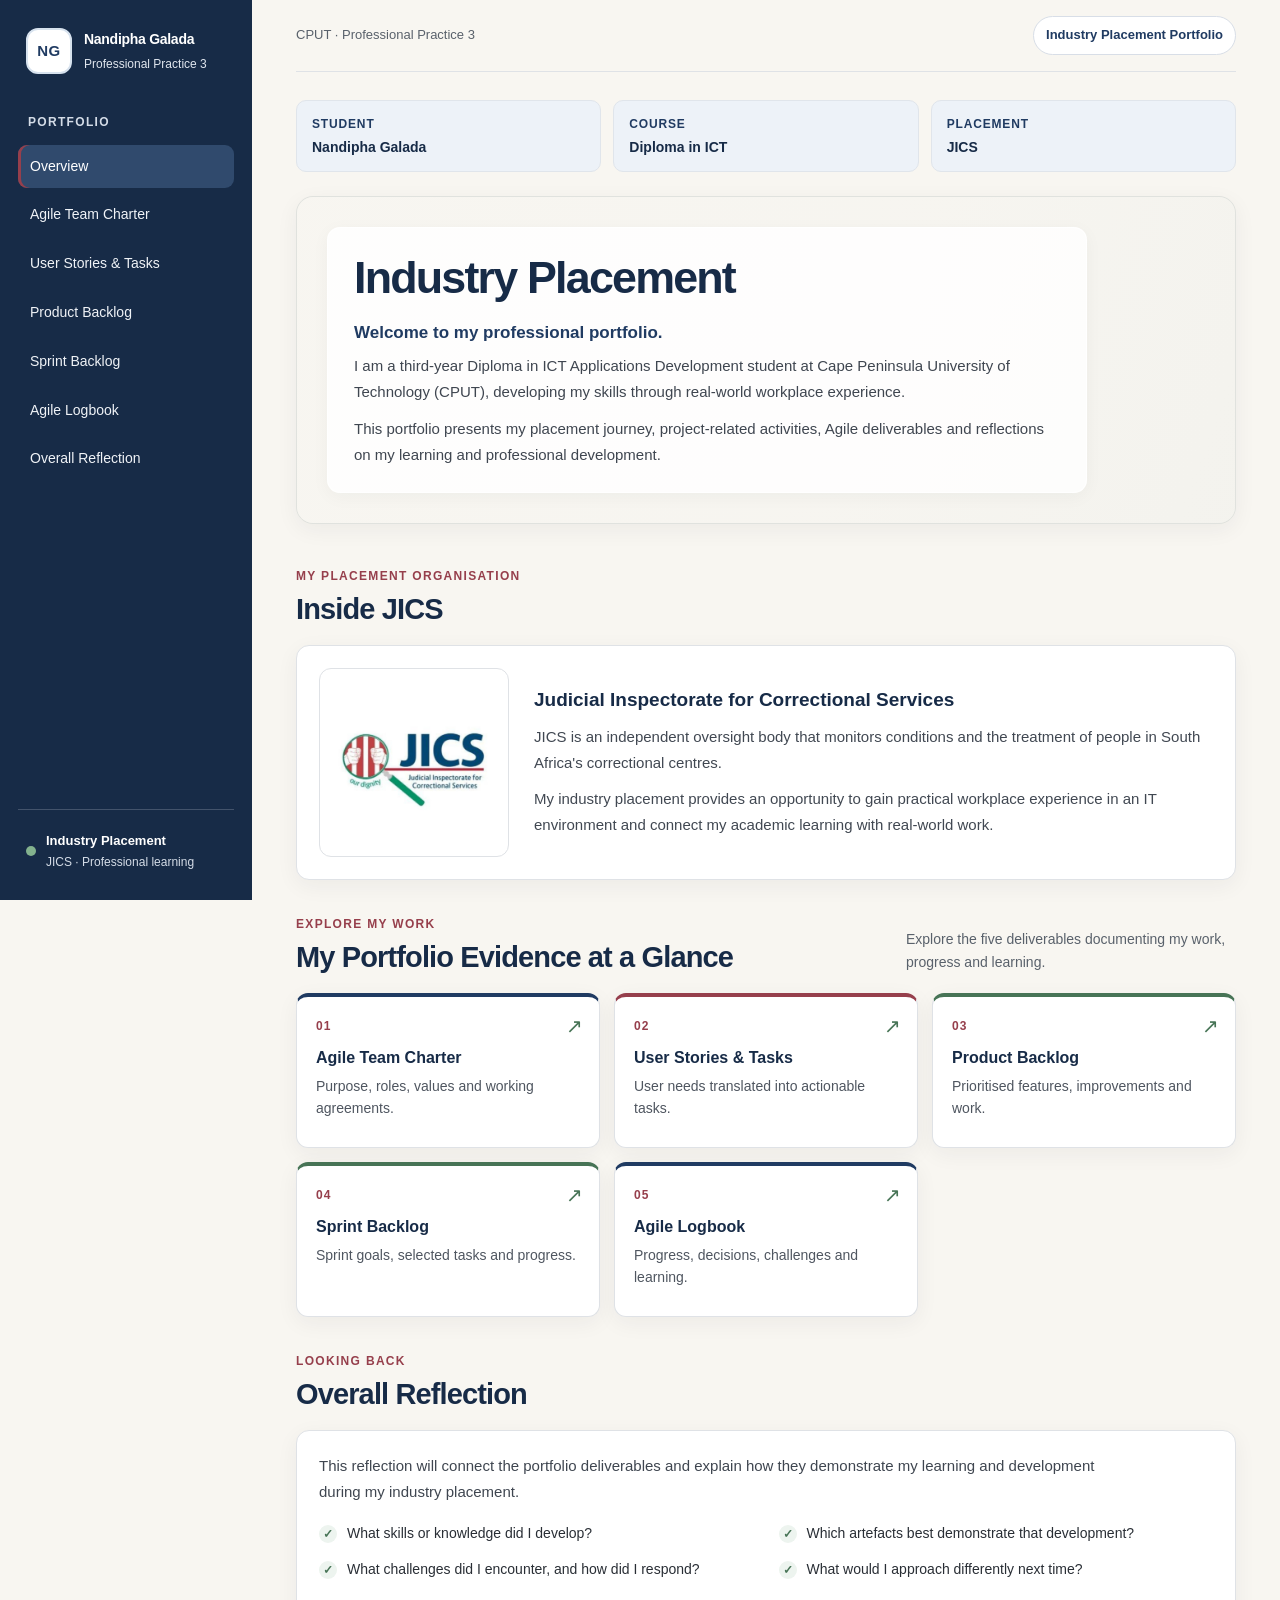
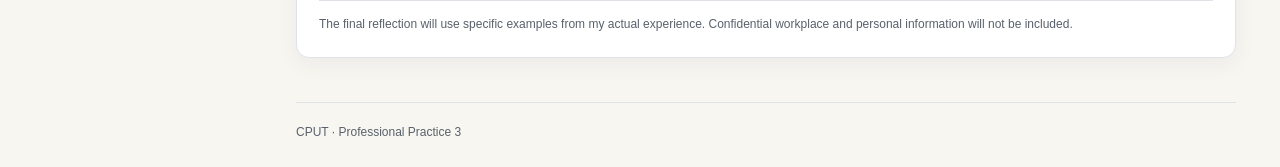
==== commit e53ec640: "Update index.html Removed the eyebrow paragraph from the hero section." ====
--- a/index.html
+++ b/index.html
@@ -70,7 +70,6 @@
 
       <div class="hero-background">
         <div class="hero-content">
-          <p class="eyebrow">INDUSTRY PLACEMENT</p>
           <h1>Industry Placement</h1>
 
           <p class="hero-greeting">
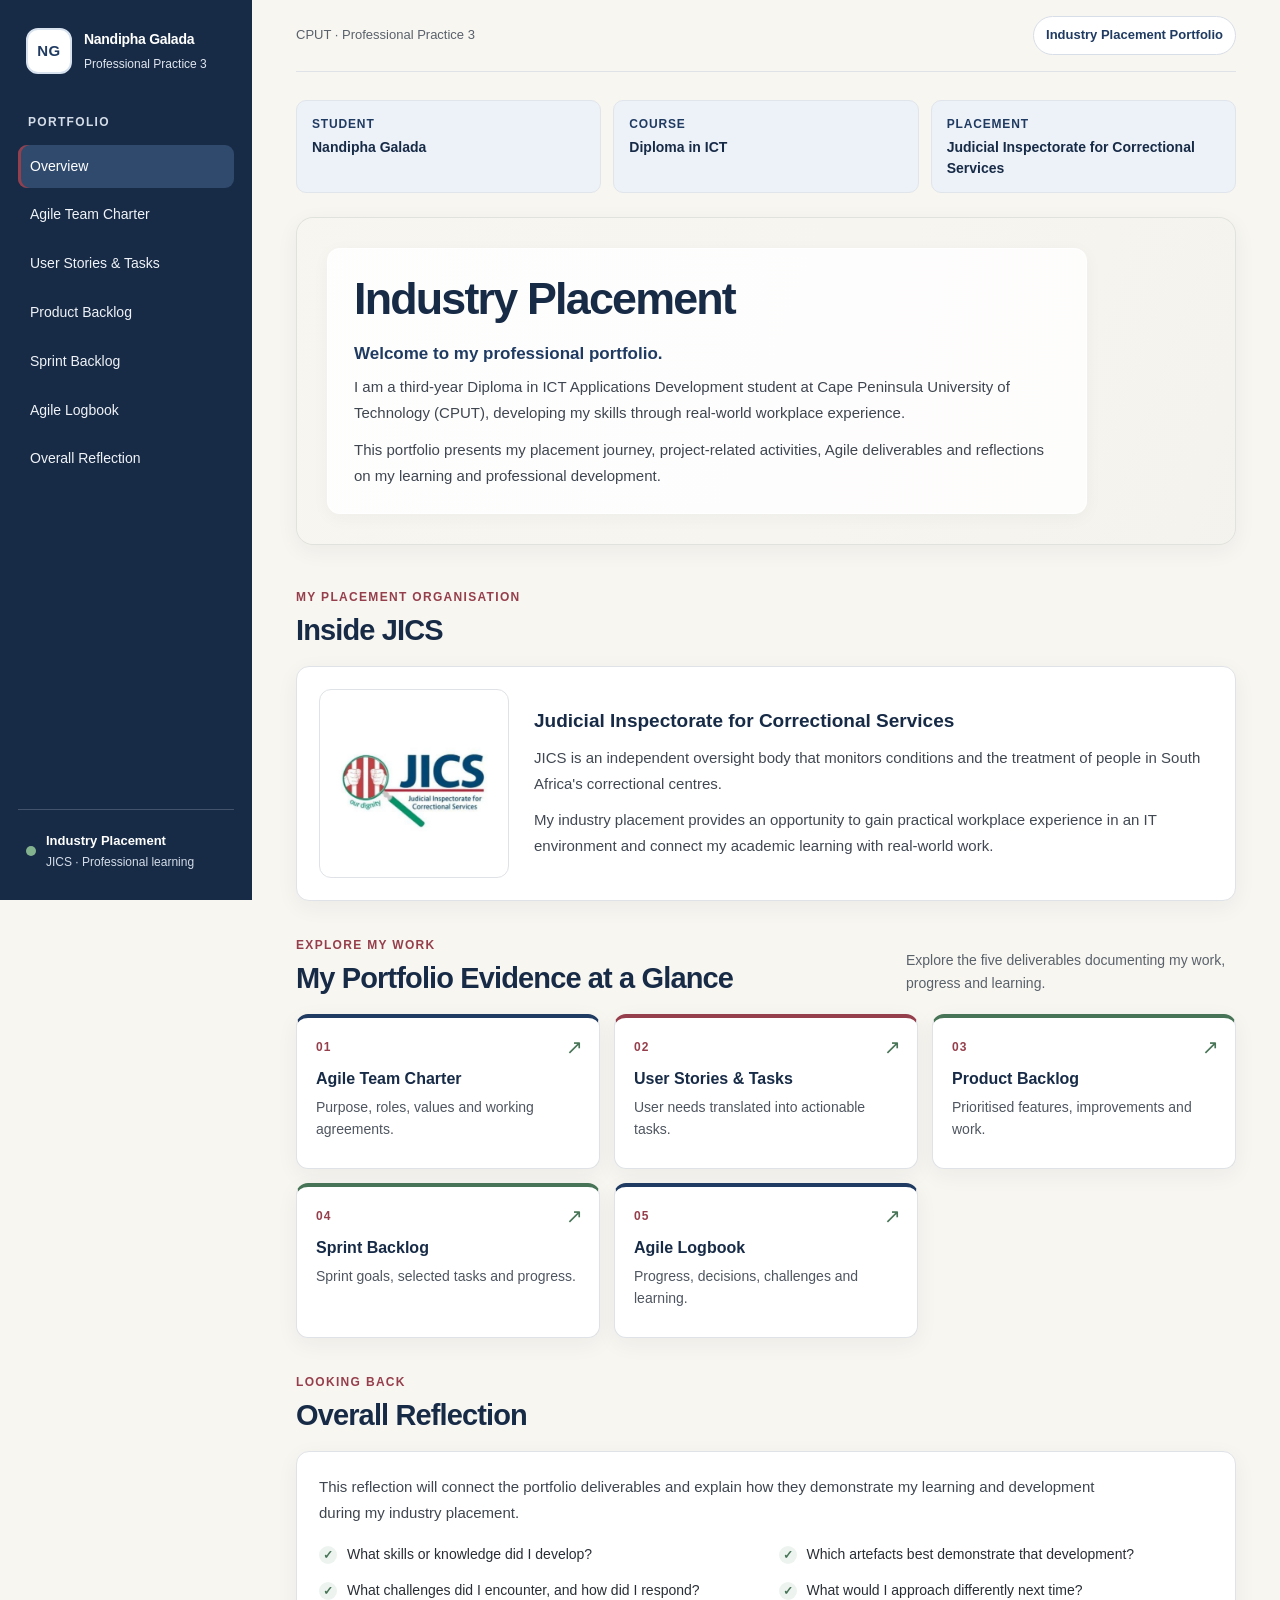
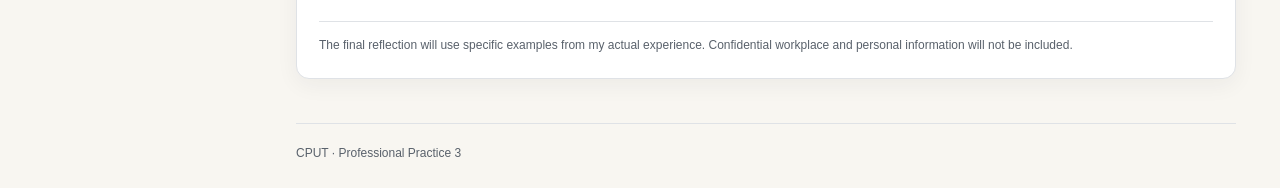
==== commit fed03f95: "Update index.html" ====
--- a/index.html
+++ b/index.html
@@ -49,47 +49,49 @@
       <span class="topbar-tag">Industry Placement Portfolio</span>
     </header>
 
-    <!-- Introduction -->
-    <section class="hero">
-      <div class="hero-meta">
-        <div>
-          <small>STUDENT</small>
-          <strong>Nandipha Galada</strong>
-        </div>
-
-        <div>
-          <small>COURSE</small>
-          <strong>Diploma in ICT</strong>
-        </div>
-
-        <div>
-          <small>PLACEMENT</small>
-          <strong>JICS</strong>
-        </div>
-      </div>
-
-      <div class="hero-background">
-        <div class="hero-content">
-          <h1>Industry Placement</h1>
-
-          <p class="hero-greeting">
-            Welcome to my professional portfolio.
-          </p>
-
-          <p class="hero-copy">
-            I am a third-year Diploma in ICT Applications Development
-            student at Cape Peninsula University of Technology (CPUT),
-            developing my skills through real-world workplace experience.
-          </p>
-
-          <p class="hero-copy">
-            This portfolio presents my placement journey, project-related
-            activities, Agile deliverables and reflections on my learning
-            and professional development.
-          </p>
-        </div>
-      </div>
-    </section>
+    
+<!-- Introduction -->
+<section class="hero">
+  <div class="hero-meta">
+    <div>
+      <small>STUDENT</small>
+      <strong>Nandipha Galada</strong>
+    </div>
+
+    <div>
+      <small>COURSE</small>
+      <strong>Diploma in ICT</strong>
+    </div>
+
+    <div>
+      <small>PLACEMENT</small>
+      <strong>Judicial Inspectorate for Correctional Services</strong>
+    </div>
+  </div>
+
+  <div class="hero-background">
+    <div class="hero-content">
+      <h1>Industry Placement</h1>
+
+      <p class="hero-greeting">
+        Welcome to my professional portfolio.
+      </p>
+
+      <p class="hero-copy">
+        I am a third-year Diploma in ICT Applications Development
+        student at Cape Peninsula University of Technology (CPUT),
+        developing my skills through real-world workplace experience.
+      </p>
+
+      <p class="hero-copy">
+        This portfolio presents my placement journey, project-related
+        activities, Agile deliverables and reflections on my learning
+        and professional development.
+      </p>
+    </div>
+  </div>
+</section>
+
 
     <!-- About the placement organisation -->
     <section class="section-block" id="inside-jics">
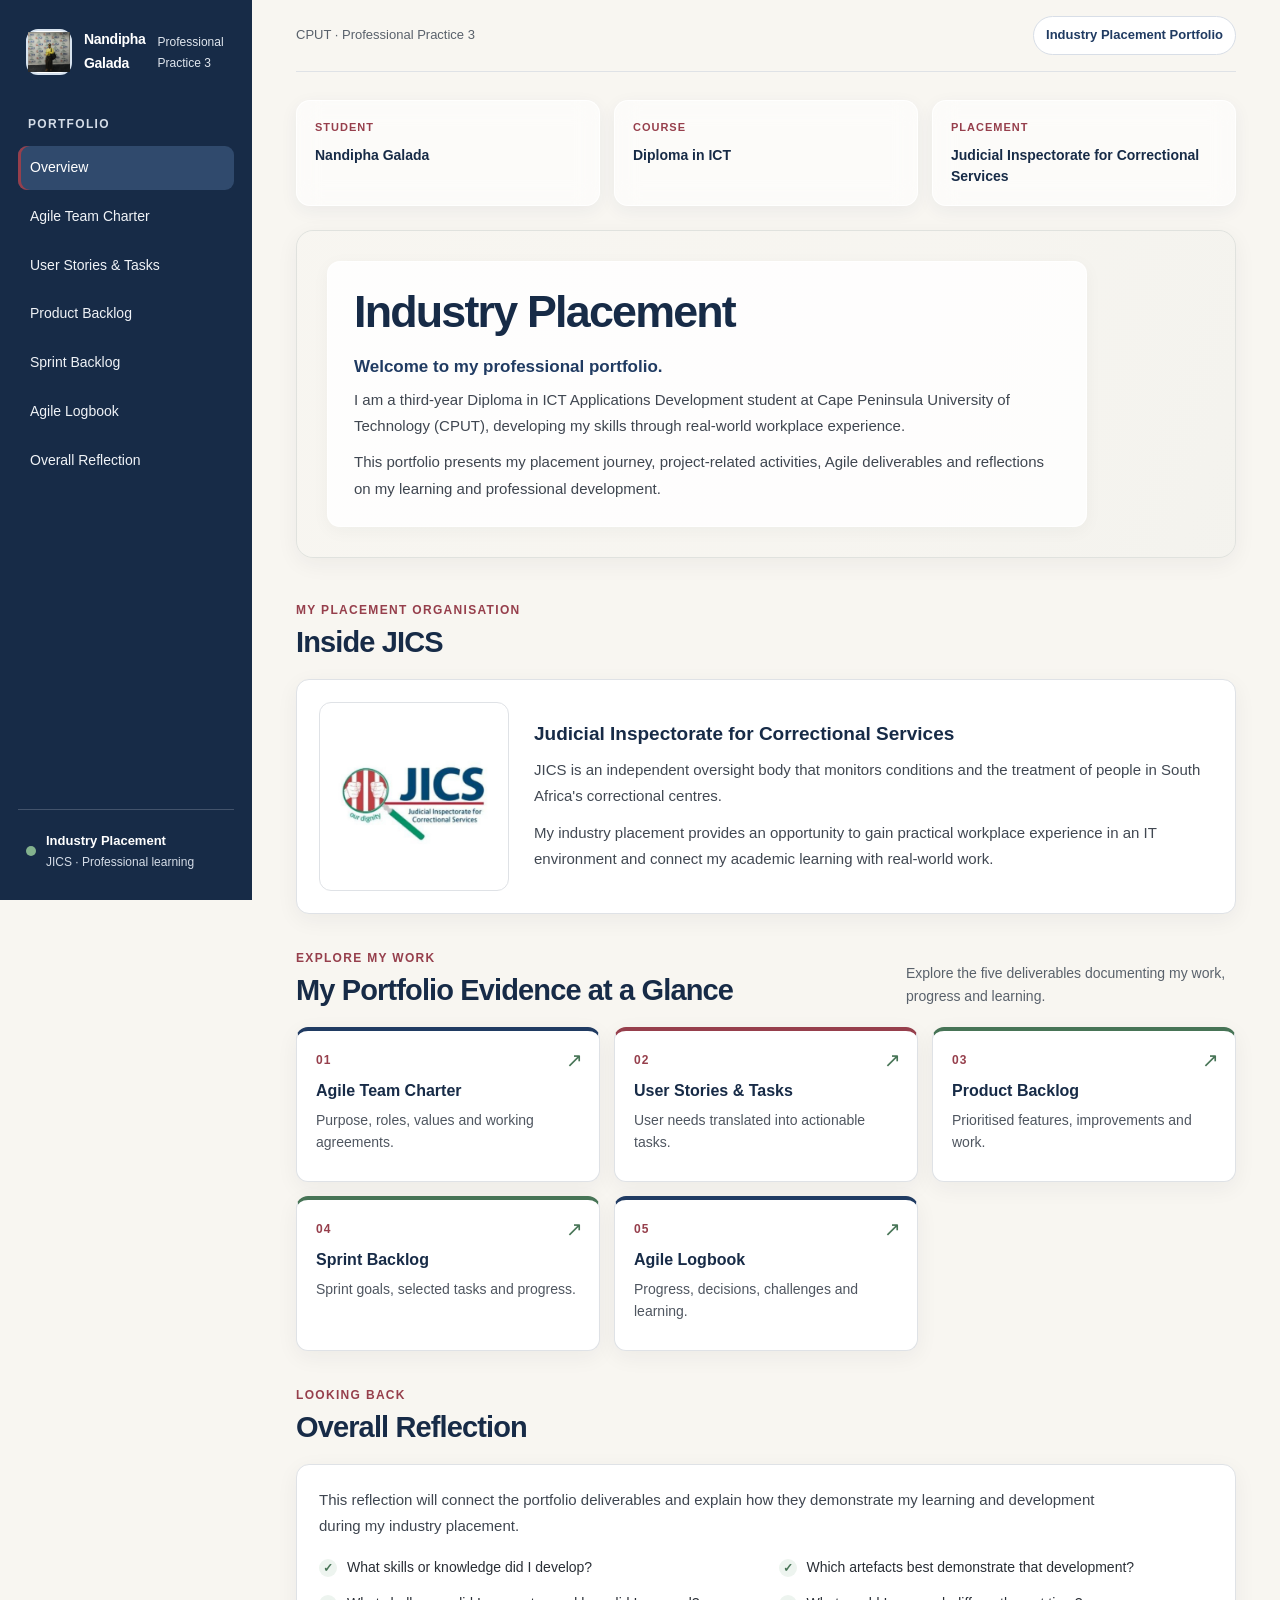
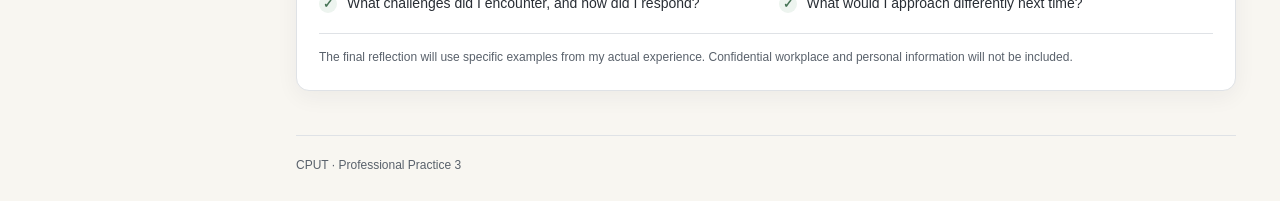
==== commit e2d631b8: "Update brand mark to use an image" ====
--- a/index.html
+++ b/index.html
@@ -15,8 +15,9 @@
 
   <aside class="sidebar" id="sidebar">
     <a class="brand" href="index.html" aria-label="Portfolio home">
-      <span class="brand-mark">NG</span>
-      <span>
+      <div class="brand-mark">
+  <img src="industry placement portfolio.jpg" alt="Nandipha Galada at JICS">
+</div>
         <strong>Nandipha Galada</strong>
         <small>Professional Practice 3</small>
       </span>
--- a/style.css
+++ b/style.css
@@ -202,19 +202,37 @@
   padding: 28px 0 12px;
 }
 
+/* GLASS METADATA BOXES */
+
 .hero-meta {
   display: grid;
   grid-template-columns: repeat(3, minmax(0, 1fr));
-  gap: 12px;
+  gap: 14px;
   margin-bottom: 24px;
 }
 
 .hero-meta > div {
   min-width: 0;
-  padding: 13px 15px;
-  border: 1px solid #E0E5EB;
-  border-radius: 10px;
-  background: var(--soft-blue);
+  min-height: 94px;
+  padding: 17px 18px;
+  border: 1px solid rgba(255, 255, 255, .85);
+  border-radius: 14px;
+  background: rgba(255, 255, 255, .58);
+  backdrop-filter: blur(12px);
+  -webkit-backdrop-filter: blur(12px);
+  box-shadow: 0 5px 18px rgba(32, 59, 98, .06);
+  transition:
+    background .25s ease,
+    border-color .25s ease,
+    box-shadow .25s ease,
+    transform .25s ease;
+}
+
+.hero-meta > div:hover {
+  background: rgba(220, 230, 217, .82);
+  border-color: rgba(71, 116, 86, .55);
+  box-shadow: 0 8px 24px rgba(71, 116, 86, .16);
+  transform: translateY(-3px);
 }
 
 .hero-meta small,
@@ -223,17 +241,17 @@
 }
 
 .hero-meta small {
-  color: var(--navy);
-  font-size: 12px;
+  color: var(--burgundy);
+  font-size: 11px;
   font-weight: 800;
-  letter-spacing: .07em;
-  margin-bottom: 3px;
+  letter-spacing: .09em;
+  margin-bottom: 8px;
 }
 
 .hero-meta strong {
   color: var(--navy-dark);
   font-size: 14px;
-  line-height: 1.5;
+  line-height: 1.55;
   font-weight: 650;
   overflow-wrap: anywhere;
 }
@@ -644,7 +662,8 @@
   }
 
   .hero-meta > div {
-    padding: 10px 13px;
+    min-height: 0;
+    padding: 12px 14px;
   }
 
   h1 {
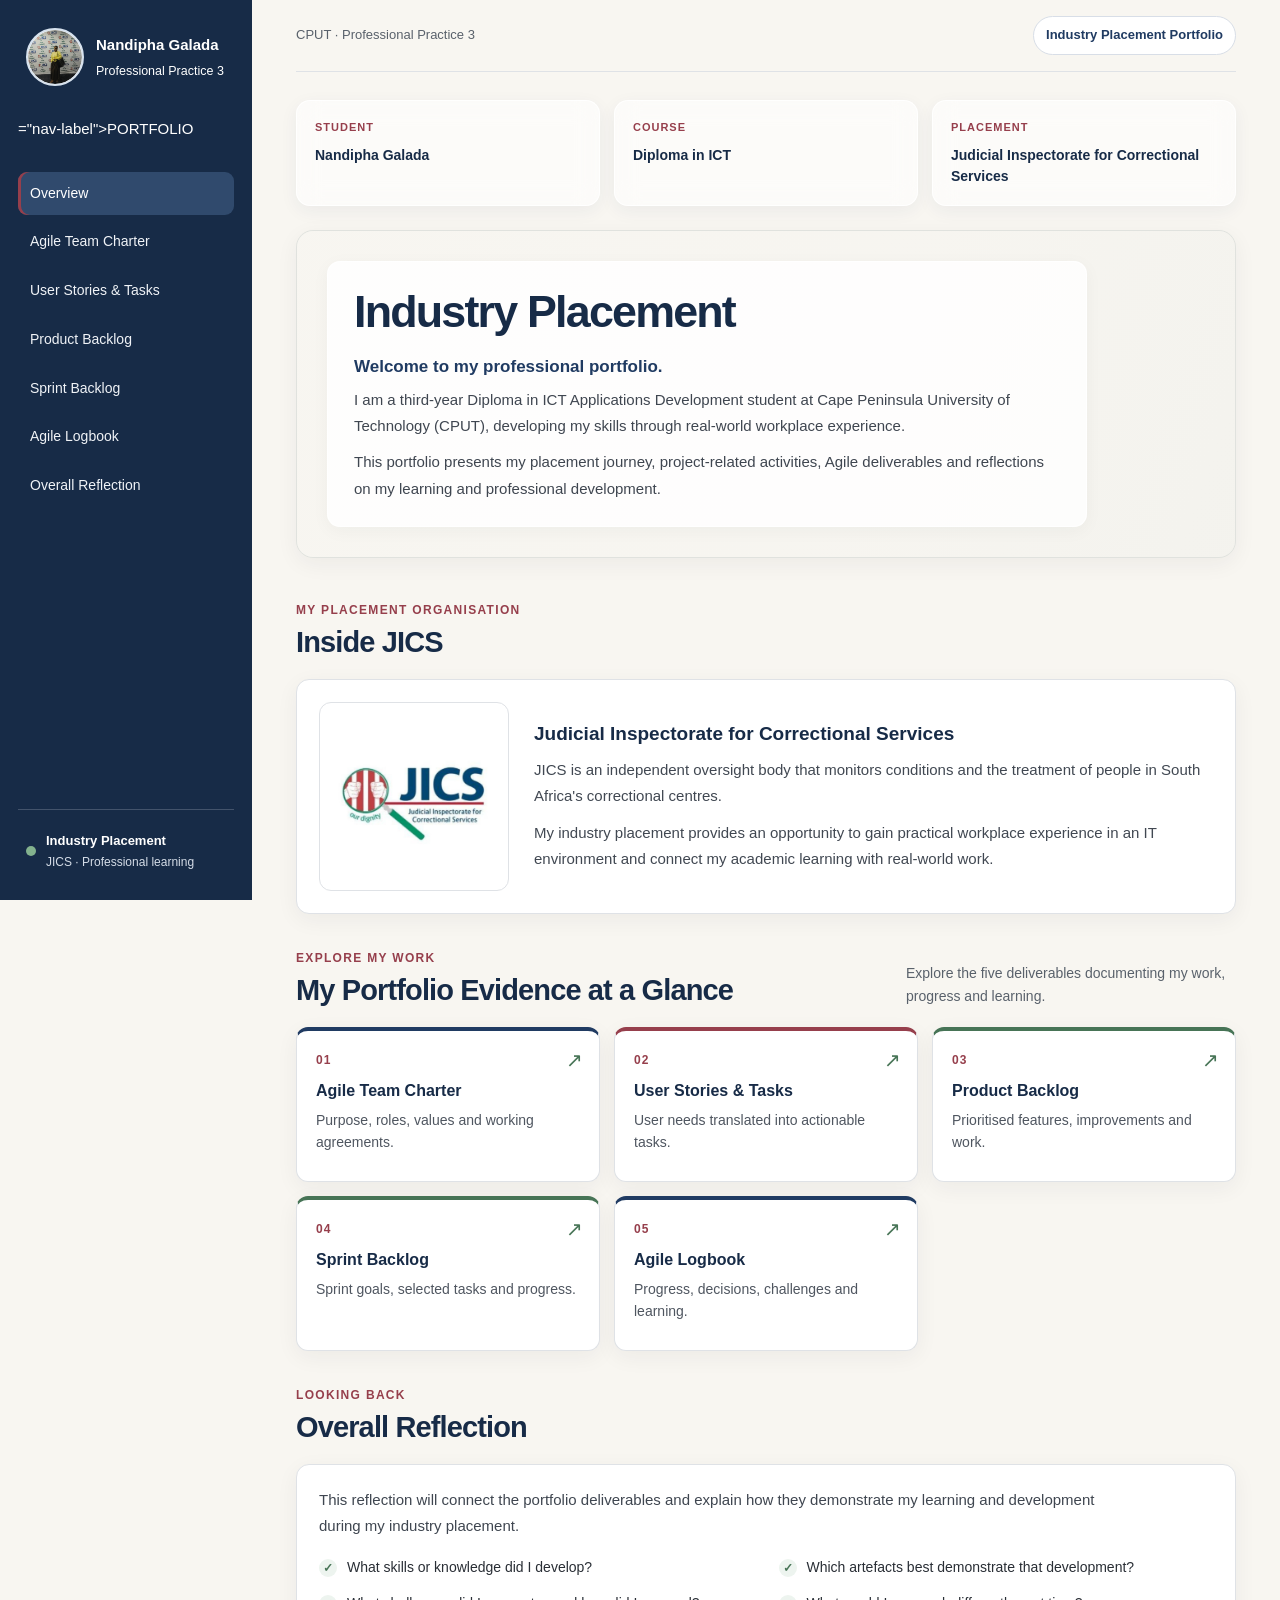
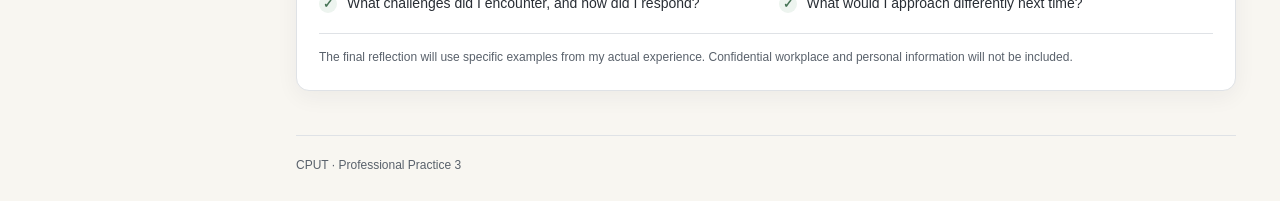
==== commit 7ce65397: "Update index.html" ====
--- a/index.html
+++ b/index.html
@@ -1,4 +1,3 @@
-
 <!DOCTYPE html>
 <html lang="en">
 <head>
@@ -14,16 +13,17 @@
     aria-label="Toggle navigation" aria-expanded="false">☰</button>
 
   <aside class="sidebar" id="sidebar">
-    <a class="brand" href="index.html" aria-label="Portfolio home">
-      <div class="brand-mark">
-  <img src="industry placement portfolio.jpg" alt="Nandipha Galada at JICS">
-</div>
-        <strong>Nandipha Galada</strong>
-        <small>Professional Practice 3</small>
-      </span>
-    </a>
-
-    <p class="nav-label">PORTFOLIO</p>
+<a class="brand" href="index.html" aria-label="Portfolio home">
+  <div class="brand-mark">
+    <img src="industry placement portfolio.jpg" alt="Nandipha Galada at JICS">
+  </div>
+
+  <div class="brand-info">
+    <strong>Nandipha Galada</strong>
+    <small>Professional Practice 3</small>
+  </div>
+</a>
+="nav-label">PORTFOLIO</p>
 
     <nav>
       <a class="nav-link active" href="index.html">Overview</a>
--- a/style.css
+++ b/style.css
@@ -1,4 +1,3 @@
-
 :root {
   --navy: #203B62;
   --navy-dark: #172B47;
@@ -64,40 +63,28 @@
   padding: 0 8px 30px;
 }
 
+/* PROFILE PHOTO */
+
 .brand-mark {
   display: grid;
   place-items: center;
-  width: 46px;
-  height: 46px;
+  width: 58px;
+  height: 58px;
   flex-shrink: 0;
-  border-radius: 12px;
+  overflow: hidden;
+  border-radius: 50%;
   background: var(--paper);
-  color: var(--navy);
   border: 2px solid #D7E2EE;
-  font-size: 15px;
-  font-weight: 800;
-  letter-spacing: .04em;
   transition: transform .2s ease;
 }
 
-.brand:hover .brand-mark {
-  transform: rotate(-4deg) scale(1.04);
-}
-
-.brand strong,
-.brand small {
+.brand-mark img {
   display: block;
-}
-
-.brand strong {
-  font-size: 14px;
-  letter-spacing: -.02em;
-}
-
-.brand small {
-  color: #E0E6EE;
-  font-size: 12px;
-  margin-top: 2px;
+  width: 100%;
+  height: 100%;
+  object-fit: cover;
+  object-position: center 25%;
+  border-radius: 50%;
 }
 
 .nav-label,
@@ -747,3 +734,4 @@
     animation-iteration-count: 1 !important;
   }
 }
+
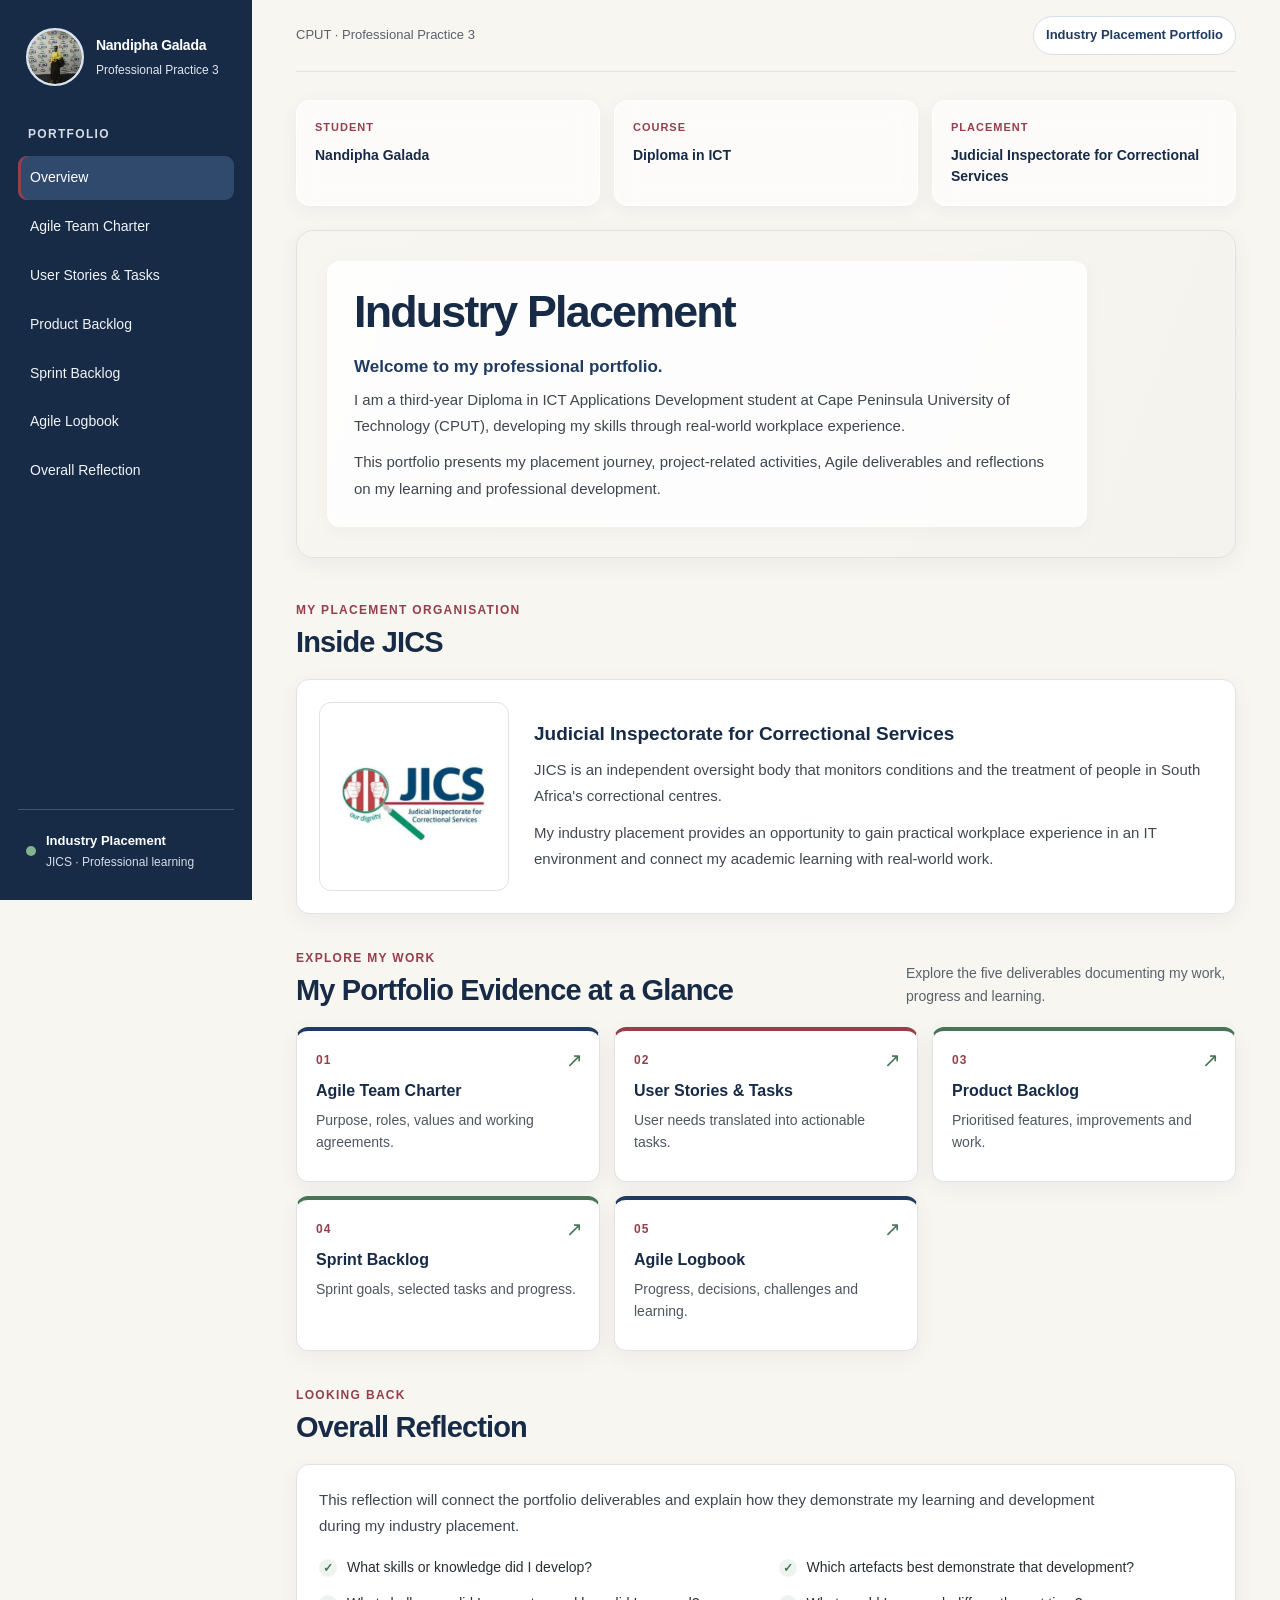
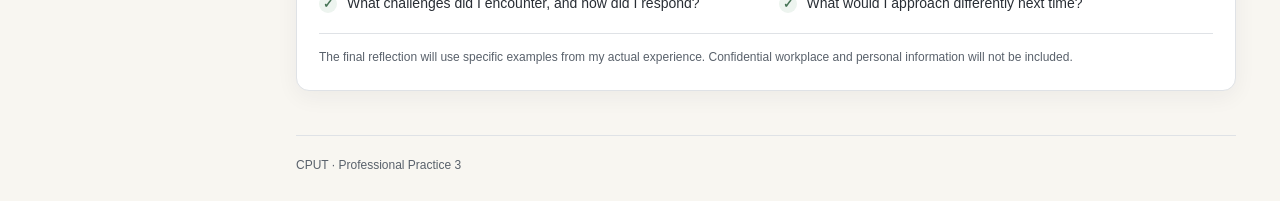
==== commit 714b321c: "Update index.html" ====
--- a/index.html
+++ b/index.html
@@ -23,8 +23,7 @@
     <small>Professional Practice 3</small>
   </div>
 </a>
-="nav-label">PORTFOLIO</p>
-
+<p class="nav-label">PORTFOLIO</p>
     <nav>
       <a class="nav-link active" href="index.html">Overview</a>
       <a class="nav-link" href="team-charter.html">Agile Team Charter</a>
--- a/style.css
+++ b/style.css
@@ -86,6 +86,8 @@
   object-position: center 25%;
   border-radius: 50%;
 }
+
+.brand-info { min-width: 0; } .brand-info strong, .brand-info small { display: block; } .brand-info strong { font-size: 14px; letter-spacing: -.02em; } .brand-info small { color: #E0E6EE; font-size: 12px; margin-top: 2px; }
 
 .nav-label,
 .eyebrow {
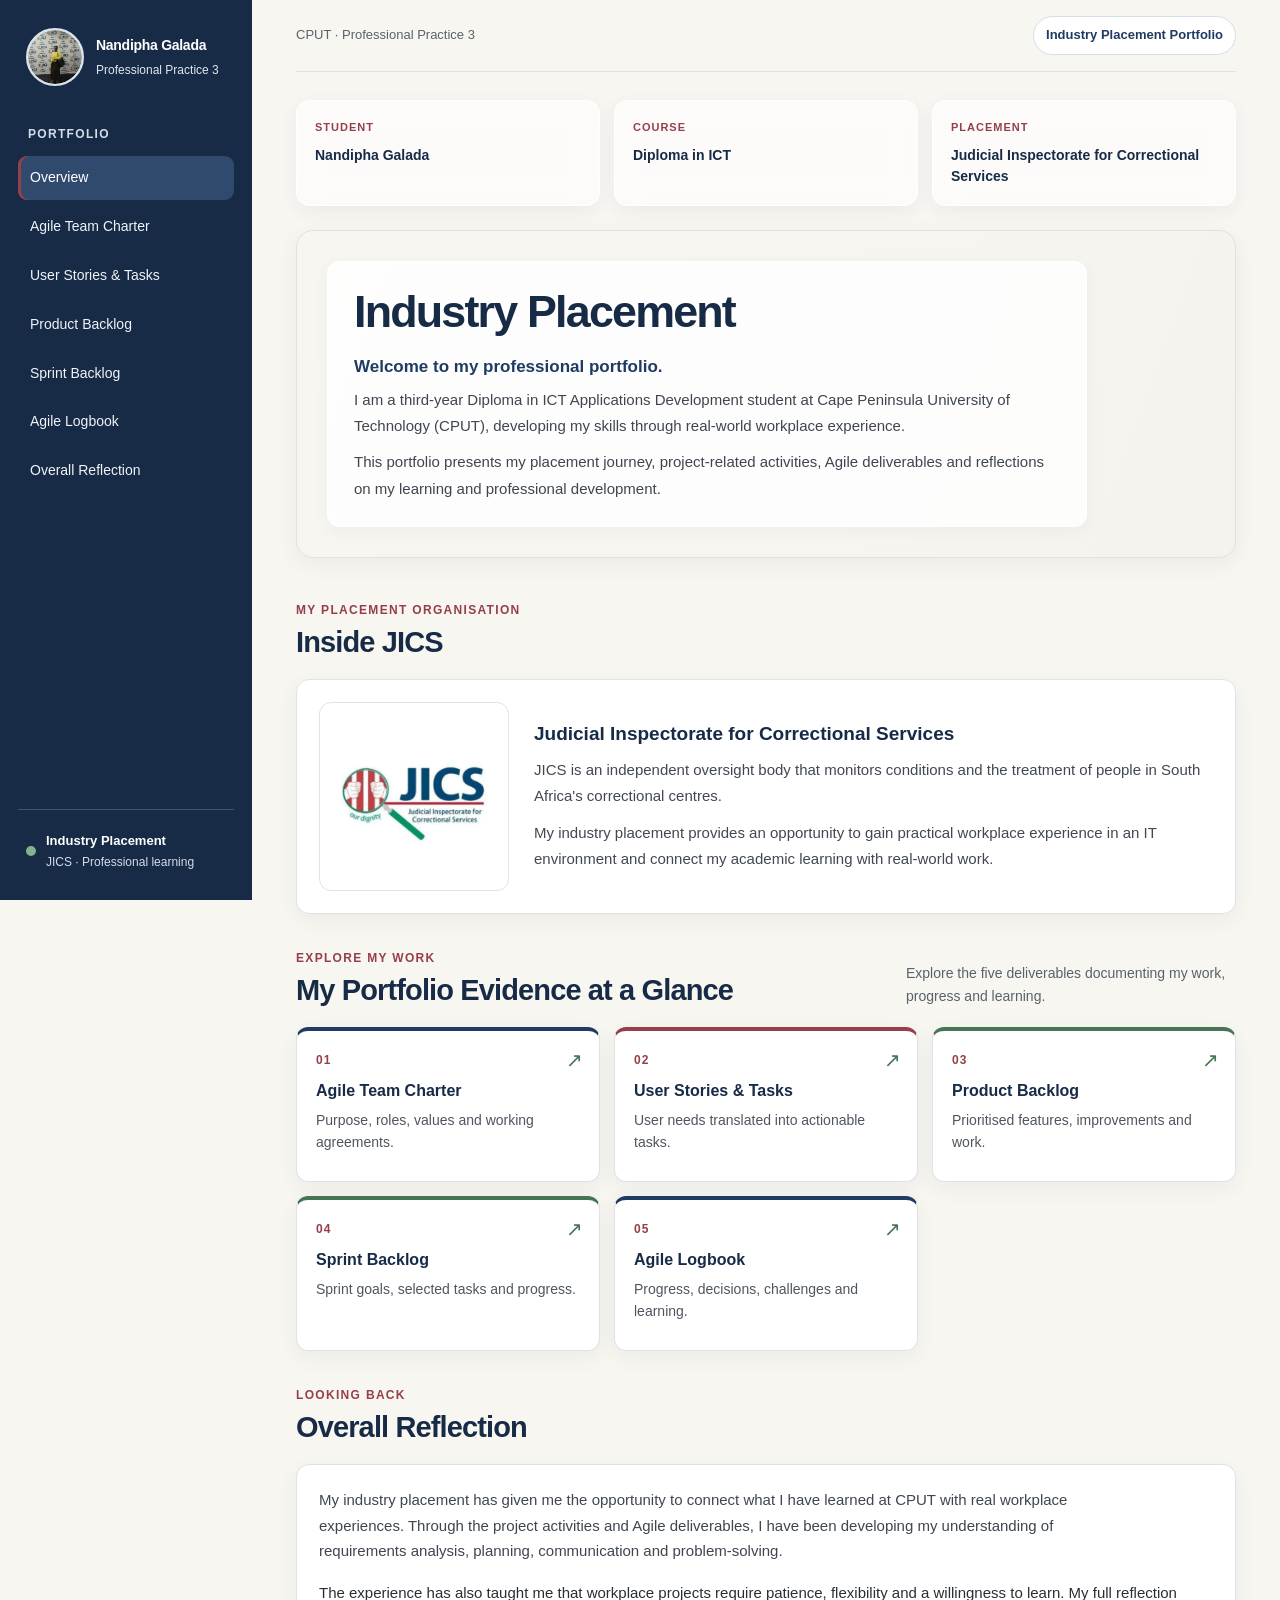
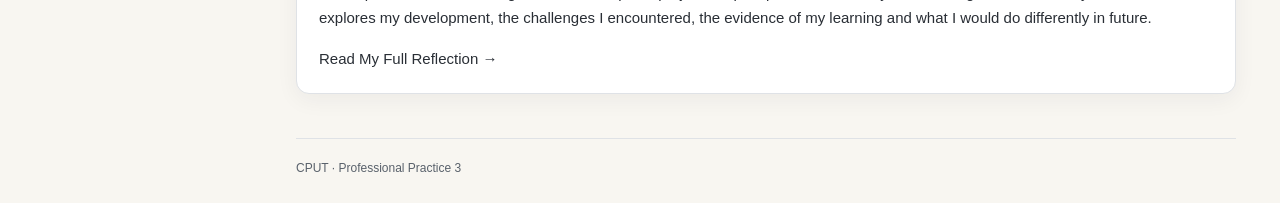
==== commit 3600bb0a: "Update index.html" ====
--- a/index.html
+++ b/index.html
@@ -13,17 +13,19 @@
     aria-label="Toggle navigation" aria-expanded="false">☰</button>
 
   <aside class="sidebar" id="sidebar">
-<a class="brand" href="index.html" aria-label="Portfolio home">
-  <div class="brand-mark">
-    <img src="industry placement portfolio.jpg" alt="Nandipha Galada at JICS">
-  </div>
-
-  <div class="brand-info">
-    <strong>Nandipha Galada</strong>
-    <small>Professional Practice 3</small>
-  </div>
-</a>
-<p class="nav-label">PORTFOLIO</p>
+    <a class="brand" href="index.html" aria-label="Portfolio home">
+      <div class="brand-mark">
+        <img src="industry placement portfolio.jpg" alt="Nandipha Galada at JICS">
+      </div>
+
+      <div class="brand-info">
+        <strong>Nandipha Galada</strong>
+        <small>Professional Practice 3</small>
+      </div>
+    </a>
+
+    <p class="nav-label">PORTFOLIO</p>
+
     <nav>
       <a class="nav-link active" href="index.html">Overview</a>
       <a class="nav-link" href="team-charter.html">Agile Team Charter</a>
@@ -31,7 +33,7 @@
       <a class="nav-link" href="product-backlog.html">Product Backlog</a>
       <a class="nav-link" href="sprint-backlog.html">Sprint Backlog</a>
       <a class="nav-link" href="agile-logbook.html">Agile Logbook</a>
-      <a class="nav-link" href="#reflection">Overall Reflection</a>
+      <a class="nav-link" href="reflection.html">Overall Reflection</a>
     </nav>
 
     <div class="sidebar-note">
@@ -49,49 +51,47 @@
       <span class="topbar-tag">Industry Placement Portfolio</span>
     </header>
 
-    
-<!-- Introduction -->
-<section class="hero">
-  <div class="hero-meta">
-    <div>
-      <small>STUDENT</small>
-      <strong>Nandipha Galada</strong>
-    </div>
-
-    <div>
-      <small>COURSE</small>
-      <strong>Diploma in ICT</strong>
-    </div>
-
-    <div>
-      <small>PLACEMENT</small>
-      <strong>Judicial Inspectorate for Correctional Services</strong>
-    </div>
-  </div>
-
-  <div class="hero-background">
-    <div class="hero-content">
-      <h1>Industry Placement</h1>
-
-      <p class="hero-greeting">
-        Welcome to my professional portfolio.
-      </p>
-
-      <p class="hero-copy">
-        I am a third-year Diploma in ICT Applications Development
-        student at Cape Peninsula University of Technology (CPUT),
-        developing my skills through real-world workplace experience.
-      </p>
-
-      <p class="hero-copy">
-        This portfolio presents my placement journey, project-related
-        activities, Agile deliverables and reflections on my learning
-        and professional development.
-      </p>
-    </div>
-  </div>
-</section>
-
+    <!-- Introduction -->
+    <section class="hero">
+      <div class="hero-meta">
+        <div>
+          <small>STUDENT</small>
+          <strong>Nandipha Galada</strong>
+        </div>
+
+        <div>
+          <small>COURSE</small>
+          <strong>Diploma in ICT</strong>
+        </div>
+
+        <div>
+          <small>PLACEMENT</small>
+          <strong>Judicial Inspectorate for Correctional Services</strong>
+        </div>
+      </div>
+
+      <div class="hero-background">
+        <div class="hero-content">
+          <h1>Industry Placement</h1>
+
+          <p class="hero-greeting">
+            Welcome to my professional portfolio.
+          </p>
+
+          <p class="hero-copy">
+            I am a third-year Diploma in ICT Applications Development
+            student at Cape Peninsula University of Technology (CPUT),
+            developing my skills through real-world workplace experience.
+          </p>
+
+          <p class="hero-copy">
+            This portfolio presents my placement journey, project-related
+            activities, Agile deliverables and reflections on my learning
+            and professional development.
+          </p>
+        </div>
+      </div>
+    </section>
 
     <!-- About the placement organisation -->
     <section class="section-block" id="inside-jics">
@@ -190,7 +190,7 @@
       </div>
     </section>
 
-    <!-- Overall reflection -->
+    <!-- Overall reflection preview -->
     <section class="section-block" id="reflection">
       <div class="section-heading">
         <div>
@@ -201,23 +201,24 @@
 
       <div class="panel overall-panel">
         <p class="section-intro">
-          This reflection will connect the portfolio deliverables and explain
-          how they demonstrate my learning and development during my industry
-          placement.
+          My industry placement has given me the opportunity to connect
+          what I have learned at CPUT with real workplace experiences.
+          Through the project activities and Agile deliverables, I have
+          been developing my understanding of requirements analysis,
+          planning, communication and problem-solving.
         </p>
 
-        <ul class="reflection-checklist">
-          <li>What skills or knowledge did I develop?</li>
-          <li>Which artefacts best demonstrate that development?</li>
-          <li>What challenges did I encounter, and how did I respond?</li>
-          <li>What would I approach differently next time?</li>
-        </ul>
-
-        <p class="small-note">
-          The final reflection will use specific examples from my actual
-          experience. Confidential workplace and personal information
-          will not be included.
+        <p>
+          The experience has also taught me that workplace projects require
+          patience, flexibility and a willingness to learn. My full
+          reflection explores my development, the challenges I encountered,
+          the evidence of my learning and what I would do differently
+          in future.
         </p>
+
+        <a class="reflection-link" href="reflection.html">
+          Read My Full Reflection →
+        </a>
       </div>
     </section>
 
